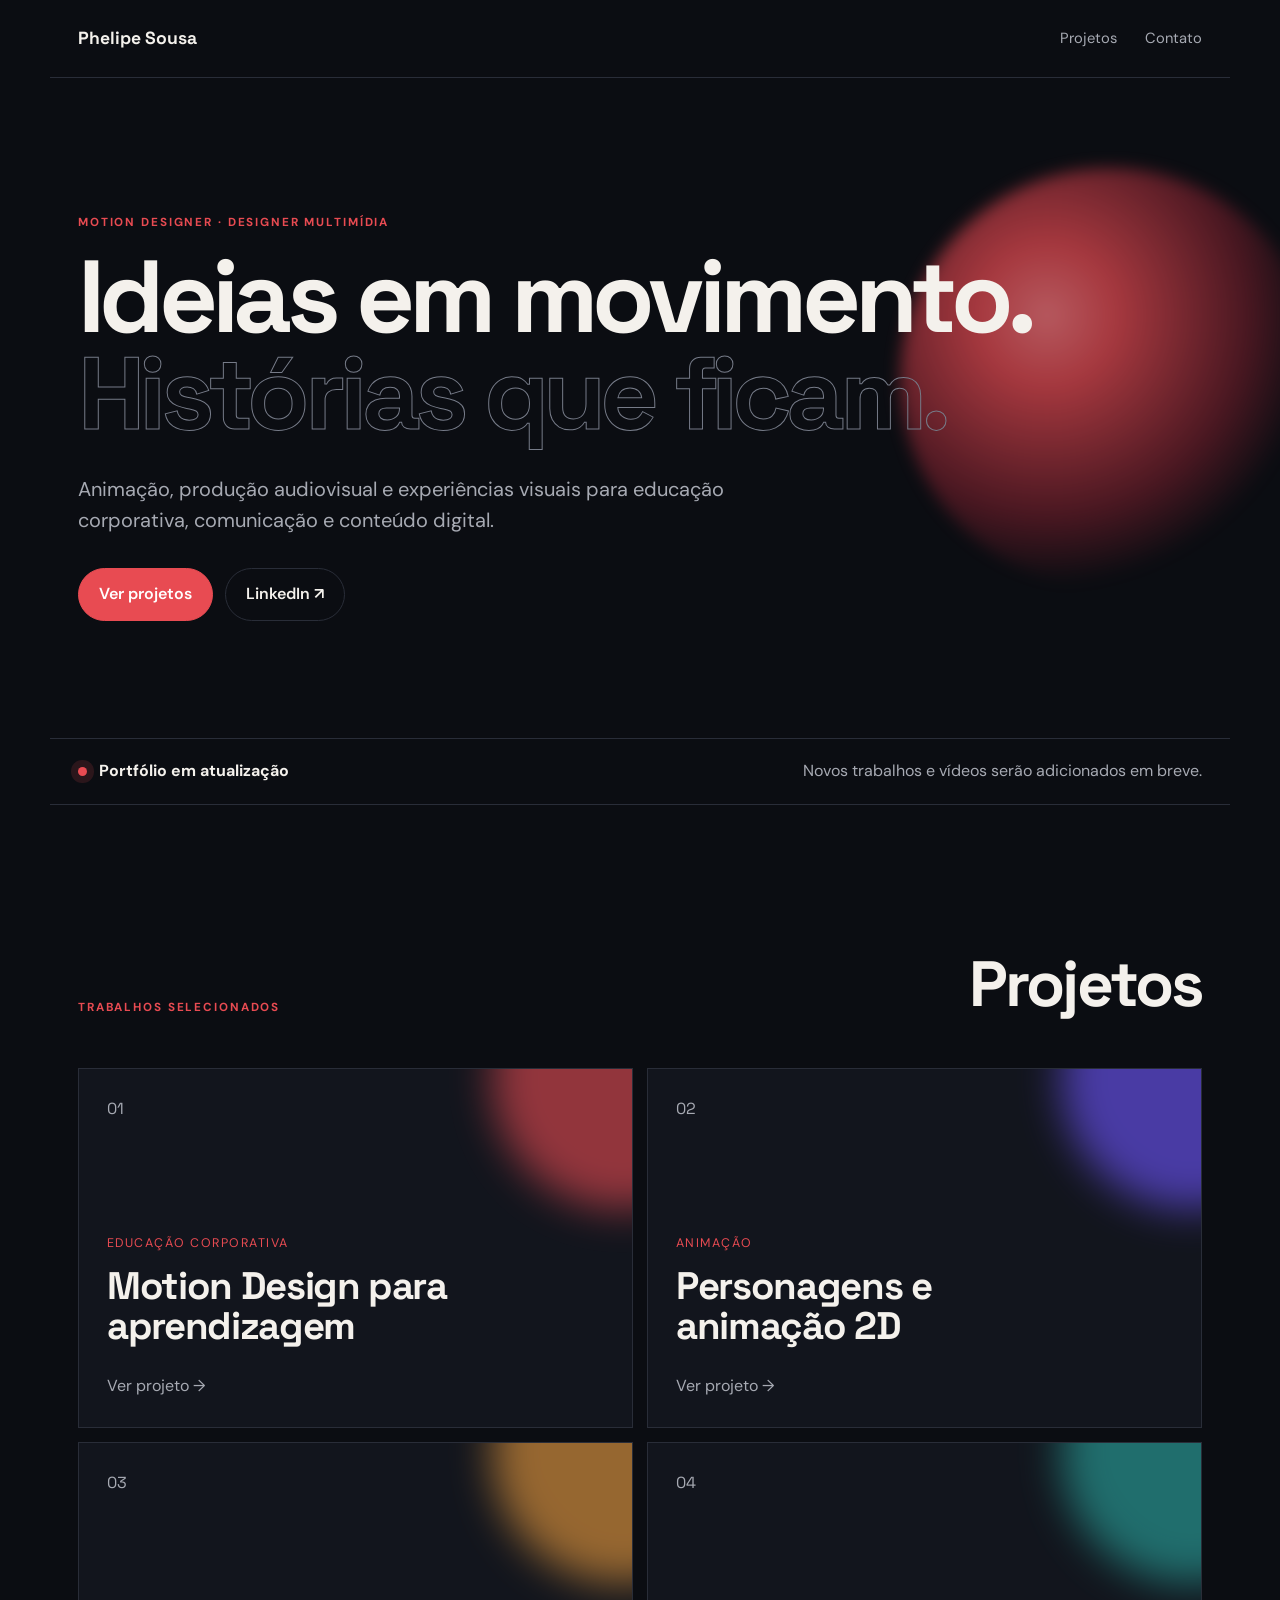
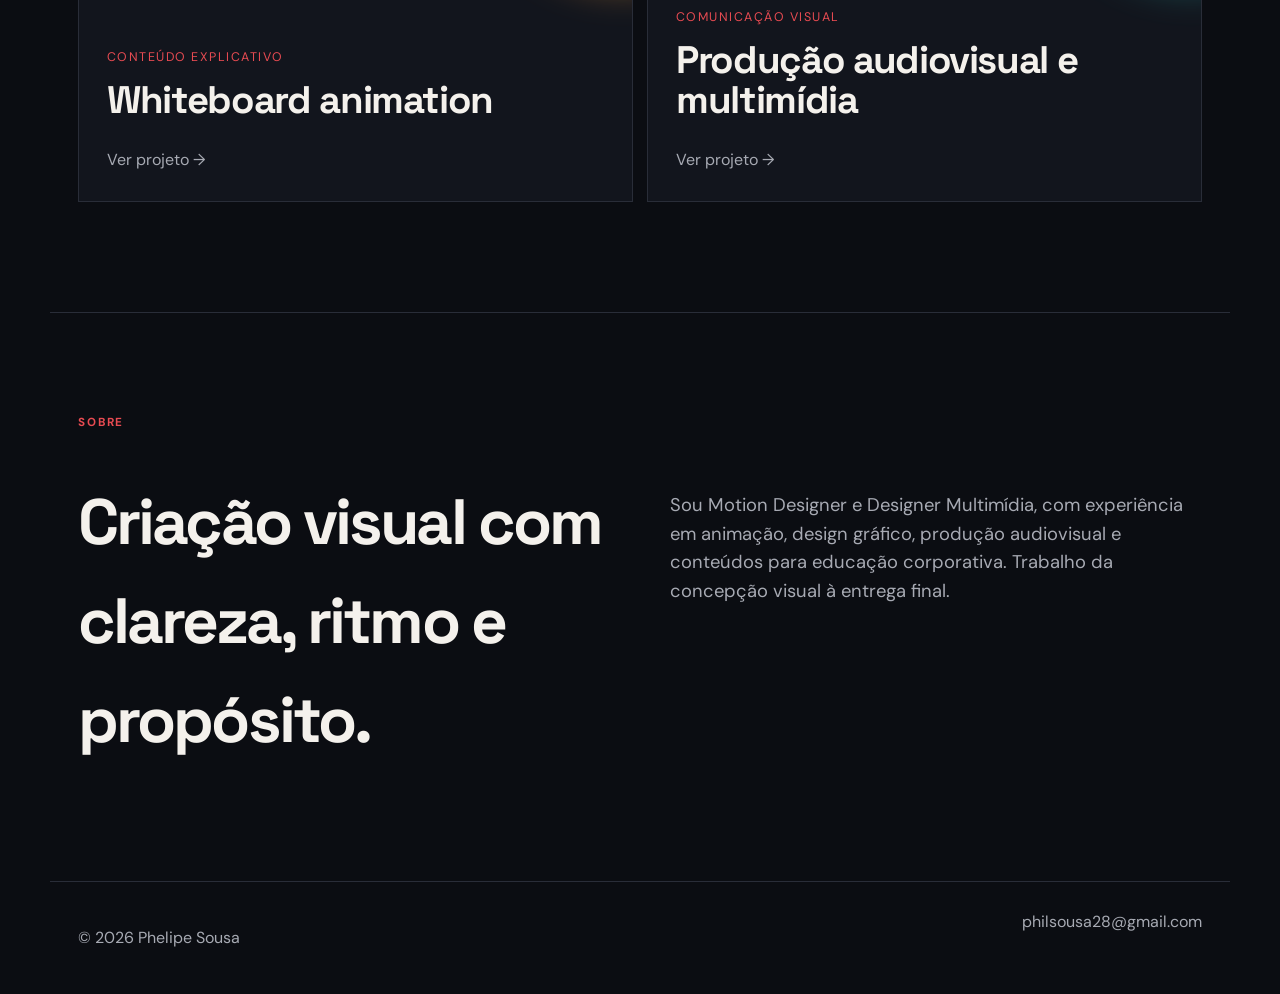
==== index.html @ c679e2ac "inicial" ====
<!doctype html><html lang="pt-BR"><head><meta charset="utf-8"><meta name="viewport" content="width=device-width,initial-scale=1"><meta name="description" content="Portfólio de Phelipe Sousa — Motion Designer e Designer Multimídia."><title>Phelipe Sousa — Portfólio</title><link rel="stylesheet" href="assets/style.css"></head><body>
<header class="nav"><a class="brand" href="index.html">Phelipe Sousa</a><nav><a href="#projetos">Projetos</a><a href="mailto:philsousa28@gmail.com">Contato</a></nav></header>
<main><section class="hero"><p class="eyebrow">Motion Designer · Designer Multimídia</p><h1>Ideias em movimento.<br><span>Histórias que ficam.</span></h1><p class="intro">Animação, produção audiovisual e experiências visuais para educação corporativa, comunicação e conteúdo digital.</p><div class="actions"><a class="button primary" href="#projetos">Ver projetos</a><a class="button" href="https://www.linkedin.com/in/philsousa/" target="_blank" rel="noreferrer">LinkedIn ↗</a></div><div class="orb" aria-hidden="true"></div></section>
<section class="notice"><span class="pulse"></span><strong>Portfólio em atualização</strong><p>Novos trabalhos e vídeos serão adicionados em breve.</p></section>
<section id="projetos" class="projects"><div class="section-head"><p class="eyebrow">Trabalhos selecionados</p><h2>Projetos</h2></div><div class="grid">
<a class="card c1" href="projeto-01.html"><span class="number">01</span><div><p>Educação corporativa</p><h3>Motion Design para aprendizagem</h3><span class="view">Ver projeto →</span></div></a>
<a class="card c2" href="projeto-02.html"><span class="number">02</span><div><p>Animação</p><h3>Personagens e animação 2D</h3><span class="view">Ver projeto →</span></div></a>
<a class="card c3" href="projeto-03.html"><span class="number">03</span><div><p>Conteúdo explicativo</p><h3>Whiteboard animation</h3><span class="view">Ver projeto →</span></div></a>
<a class="card c4" href="projeto-04.html"><span class="number">04</span><div><p>Comunicação visual</p><h3>Produção audiovisual e multimídia</h3><span class="view">Ver projeto →</span></div></a>
</div></section>
<section class="about"><p class="eyebrow">Sobre</p><h2>Criação visual com clareza, ritmo e propósito.</h2><p>Sou Motion Designer e Designer Multimídia, com experiência em animação, design gráfico, produção audiovisual e conteúdos para educação corporativa. Trabalho da concepção visual à entrega final.</p></section></main>
<footer><p>© 2026 Phelipe Sousa</p><a href="mailto:philsousa28@gmail.com">philsousa28@gmail.com</a></footer><script src="assets/site.js"></script></body></html>
---- assets/style.css ----
@import url('https://fonts.googleapis.com/css2?family=DM+Sans:wght@400;500;600;700&family=Space+Grotesk:wght@500;600;700&display=swap');
:root{--bg:#0b0d12;--panel:#12151d;--ink:#f4f1ec;--muted:#a7aab3;--accent:#e84b52;--line:#292d38;--max:1180px}*{box-sizing:border-box}html{scroll-behavior:smooth}body{margin:0;background:var(--bg);color:var(--ink);font-family:'DM Sans',Arial,sans-serif;line-height:1.55}a{color:inherit;text-decoration:none}.nav{height:78px;max-width:var(--max);margin:auto;padding:0 28px;display:flex;align-items:center;justify-content:space-between;border-bottom:1px solid var(--line)}.brand{font-family:'Space Grotesk',sans-serif;font-weight:700;font-size:1.1rem}.nav nav{display:flex;gap:28px;color:var(--muted);font-size:.92rem}.nav a:hover{color:var(--ink)}main{overflow:hidden}.hero{position:relative;max-width:var(--max);margin:auto;padding:110px 28px 92px;min-height:660px;display:flex;flex-direction:column;justify-content:center}.eyebrow{text-transform:uppercase;letter-spacing:.16em;font-size:.73rem;font-weight:700;color:var(--accent);margin:0 0 18px}.hero h1{font-family:'Space Grotesk',sans-serif;font-size:clamp(3.2rem,8vw,7rem);line-height:.94;letter-spacing:-.055em;margin:0;max-width:980px;position:relative;z-index:1}.hero h1 span{color:transparent;-webkit-text-stroke:1px #767b88}.intro{font-size:clamp(1rem,2vw,1.25rem);color:var(--muted);max-width:650px;margin:32px 0}.actions{display:flex;gap:12px;flex-wrap:wrap}.button{padding:13px 20px;border:1px solid var(--line);border-radius:999px;font-weight:600}.button.primary{background:var(--accent);border-color:var(--accent);color:#fff}.button:hover{transform:translateY(-2px)}.orb{position:absolute;width:420px;height:420px;right:-90px;top:90px;background:radial-gradient(circle at 35% 35%,#ff7a80 0,#e84b52 18%,#641c28 52%,transparent 70%);filter:blur(8px);opacity:.7;border-radius:50%;animation:float 8s ease-in-out infinite}.notice{max-width:var(--max);margin:0 auto 100px;padding:20px 28px;border-top:1px solid var(--line);border-bottom:1px solid var(--line);display:flex;align-items:center;gap:12px}.notice p{margin:0 0 0 auto;color:var(--muted)}.pulse{width:9px;height:9px;border-radius:50%;background:var(--accent);box-shadow:0 0 0 7px #e84b5225}.projects,.about{max-width:var(--max);margin:auto;padding:30px 28px 110px}.section-head{display:flex;align-items:end;justify-content:space-between;margin-bottom:34px}.section-head h2,.about h2{font-family:'Space Grotesk';font-size:clamp(2.4rem,5vw,4.5rem);letter-spacing:-.045em;margin:0}.grid{display:grid;grid-template-columns:1fr 1fr;gap:14px}.card{min-height:360px;padding:28px;border:1px solid var(--line);background:var(--panel);display:flex;flex-direction:column;justify-content:space-between;position:relative;overflow:hidden;transition:.35s ease}.card:after{content:"";position:absolute;width:260px;height:260px;border-radius:50%;right:-120px;top:-120px;background:var(--glow);filter:blur(20px);opacity:.6;transition:.35s}.card:hover{transform:translateY(-5px);border-color:#4c5262}.card:hover:after{transform:scale(1.18)}.c1{--glow:#e84b52}.c2{--glow:#6e55ff}.c3{--glow:#ef9e3e}.c4{--glow:#2aa9a2}.number{color:var(--muted);font-family:'Space Grotesk'}.card p{color:var(--accent);font-size:.78rem;text-transform:uppercase;letter-spacing:.12em}.card h3{font-family:'Space Grotesk';font-size:clamp(1.7rem,3vw,2.7rem);line-height:1.05;letter-spacing:-.035em;margin:8px 0 28px;max-width:430px}.view{color:var(--muted)}.about{display:grid;grid-template-columns:1fr 1fr;gap:60px;border-top:1px solid var(--line);padding-top:100px}.about .eyebrow{grid-column:1/-1;margin-bottom:-30px}.about p:last-child{font-size:1.15rem;color:var(--muted);max-width:520px}footer{max-width:var(--max);margin:auto;padding:28px;display:flex;justify-content:space-between;border-top:1px solid var(--line);color:var(--muted)}.project-main{max-width:var(--max);margin:auto;padding:80px 28px 120px}.back{color:var(--muted)}.project-hero{padding:70px 0 55px}.project-hero h1{font-family:'Space Grotesk';font-size:clamp(2.8rem,7vw,6rem);line-height:1;letter-spacing:-.05em;margin:0;max-width:950px}.project-meta{display:flex;gap:30px;color:var(--muted);margin-top:28px}.video-shell{aspect-ratio:16/9;background:linear-gradient(135deg,#171b25,#0e1016);border:1px solid var(--line);display:grid;place-items:center;text-align:center;padding:30px}.video-shell video{width:100%;height:100%;object-fit:contain}.placeholder-mark{width:62px;height:62px;border:1px solid #565d6d;border-radius:50%;display:grid;place-items:center;margin:0 auto 18px;color:var(--accent);font-size:1.3rem}.video-shell h2{font-family:'Space Grotesk';margin:0 0 8px}.video-shell p{color:var(--muted);margin:0}.project-copy{display:grid;grid-template-columns:1fr 1fr;gap:60px;padding:60px 0}.project-copy h2{font-family:'Space Grotesk';font-size:2rem;margin:0}.project-copy p{color:var(--muted);font-size:1.05rem;margin:0}@keyframes float{50%{transform:translate(-25px,20px) scale(1.05)}}@media(max-width:720px){.nav{height:68px}.nav nav{gap:14px}.hero{padding-top:75px;min-height:570px}.orb{width:300px;height:300px;opacity:.42}.notice{display:grid;grid-template-columns:auto 1fr}.notice p{grid-column:2;margin:0}.grid,.about,.project-copy{grid-template-columns:1fr}.card{min-height:280px}.about{gap:24px}.about .eyebrow{margin:0}.project-meta{flex-direction:column;gap:4px}footer{flex-direction:column;gap:8px}}@media(prefers-reduced-motion:reduce){*{scroll-behavior:auto!important;animation:none!important;transition:none!important}}
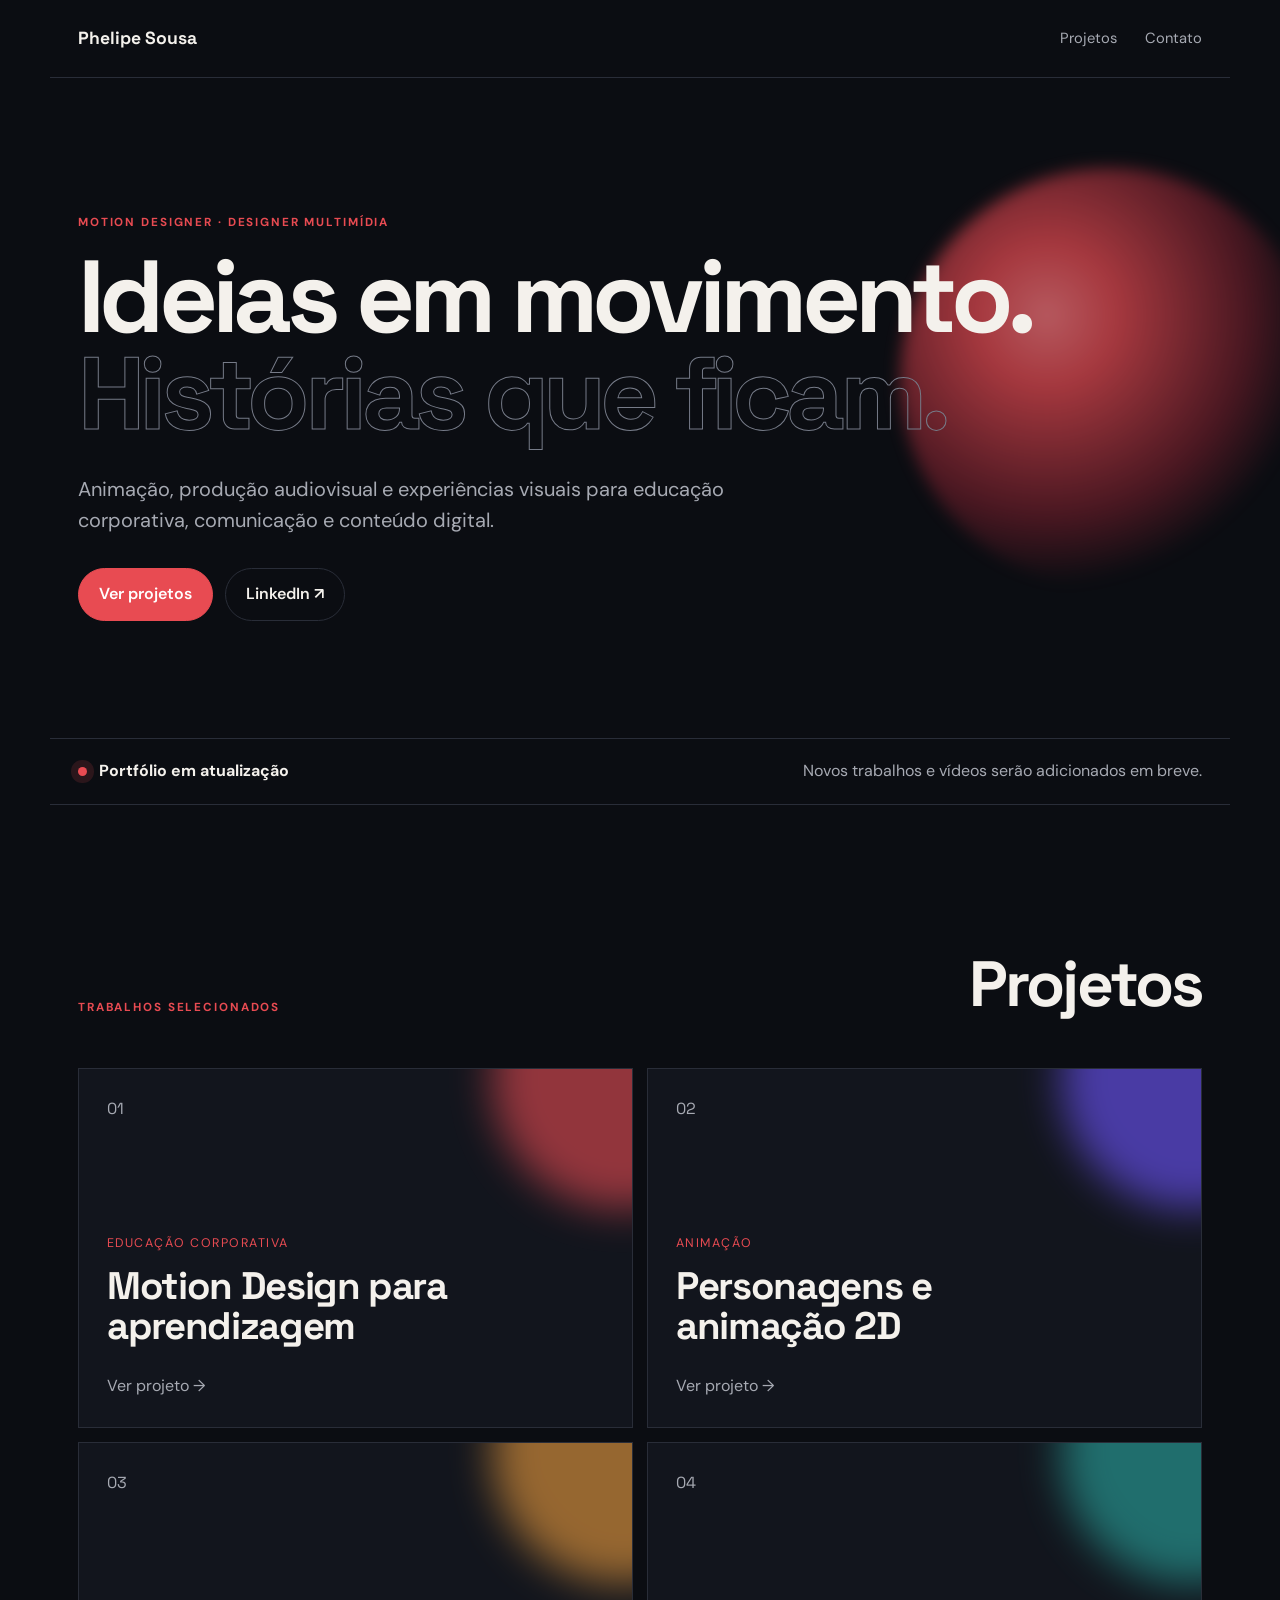
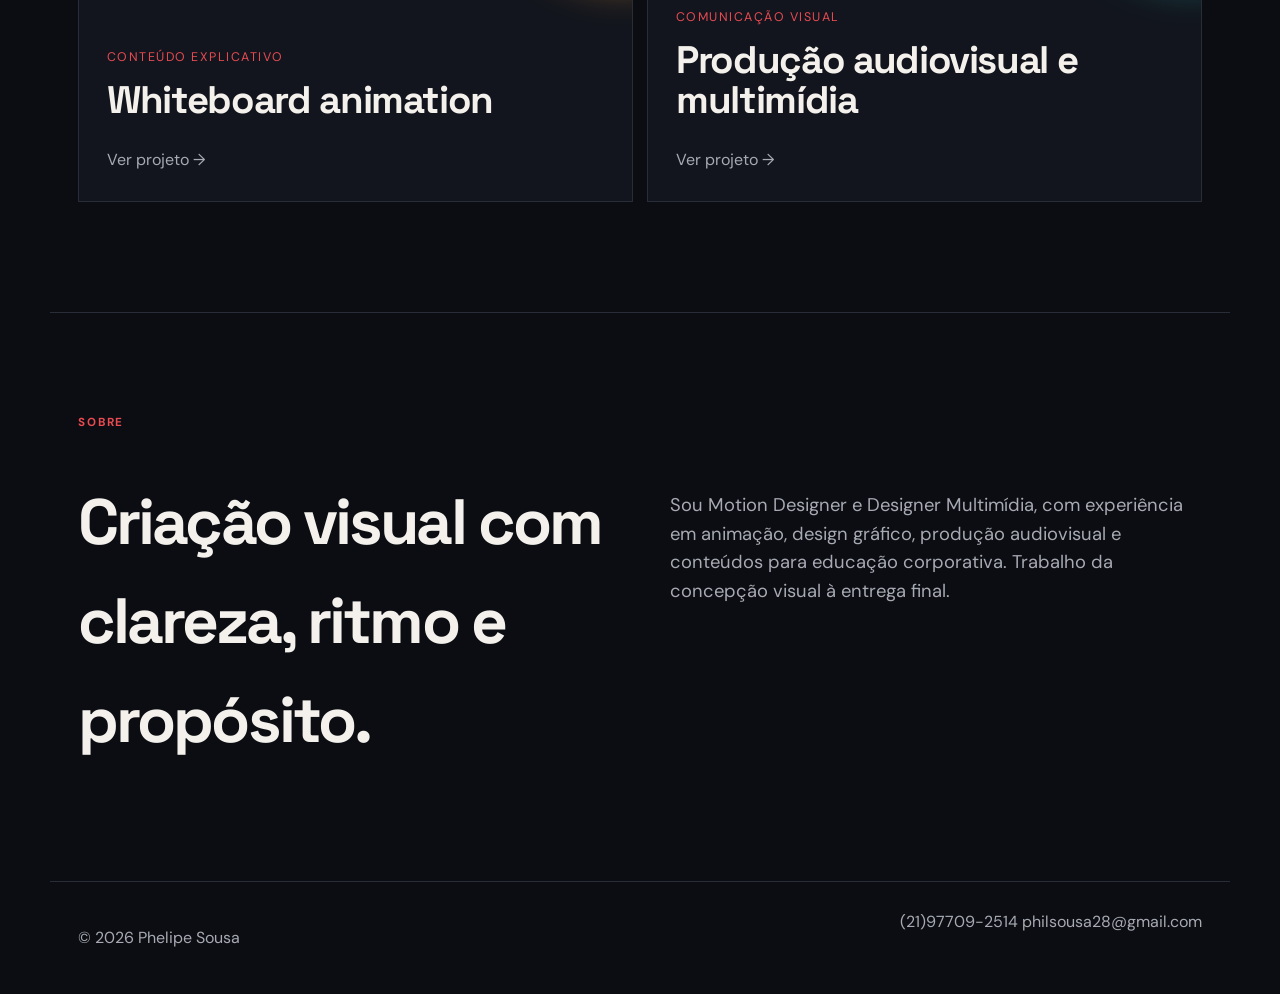
==== commit c1497638: "celular" ====
--- a/index.html
+++ b/index.html
@@ -9,4 +9,4 @@
 <a class="card c4" href="projeto-04.html"><span class="number">04</span><div><p>Comunicação visual</p><h3>Produção audiovisual e multimídia</h3><span class="view">Ver projeto →</span></div></a>
 </div></section>
 <section class="about"><p class="eyebrow">Sobre</p><h2>Criação visual com clareza, ritmo e propósito.</h2><p>Sou Motion Designer e Designer Multimídia, com experiência em animação, design gráfico, produção audiovisual e conteúdos para educação corporativa. Trabalho da concepção visual à entrega final.</p></section></main>
-<footer><p>© 2026 Phelipe Sousa</p><a href="mailto:philsousa28@gmail.com">philsousa28@gmail.com</a></footer><script src="assets/site.js"></script></body></html>
+<footer><p>© 2026 Phelipe Sousa</p><a href="mailto:philsousa28@gmail.com">(21)97709-2514 philsousa28@gmail.com</a></footer><script src="assets/site.js"></script></body></html>
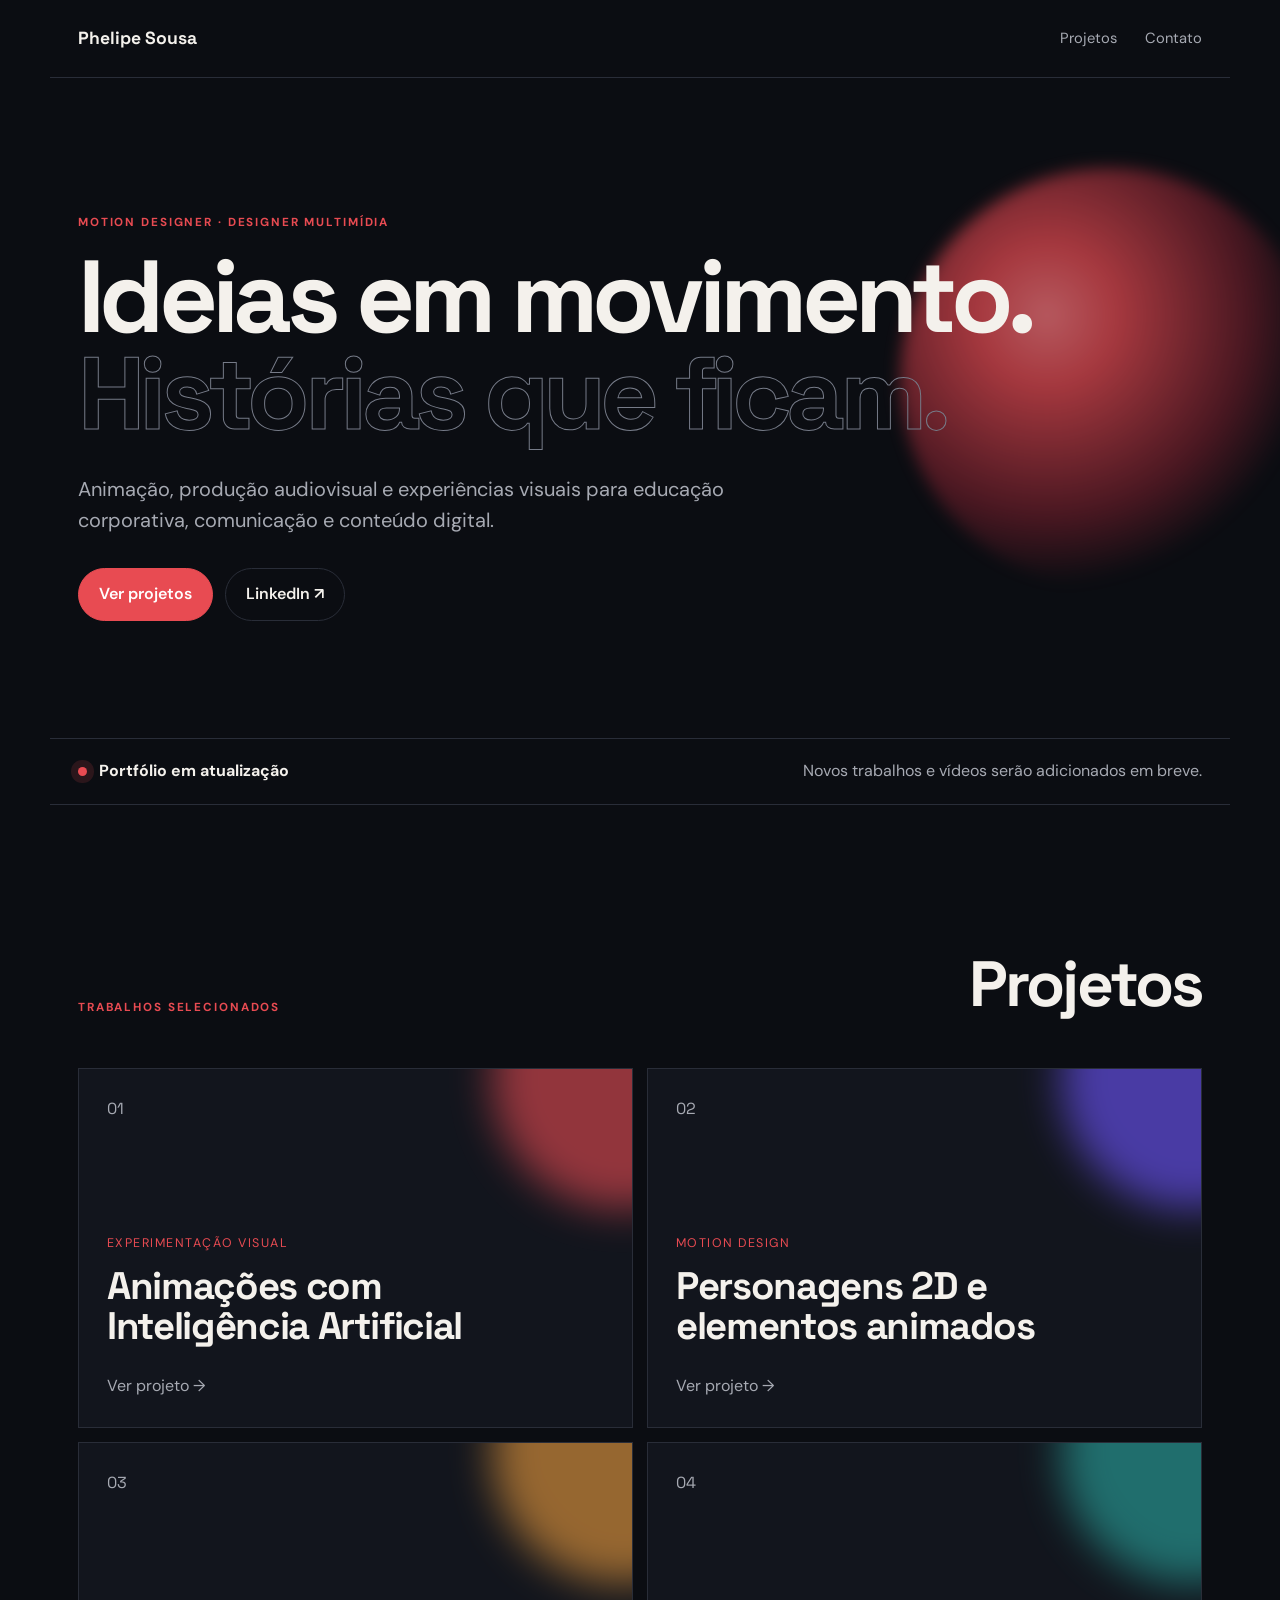
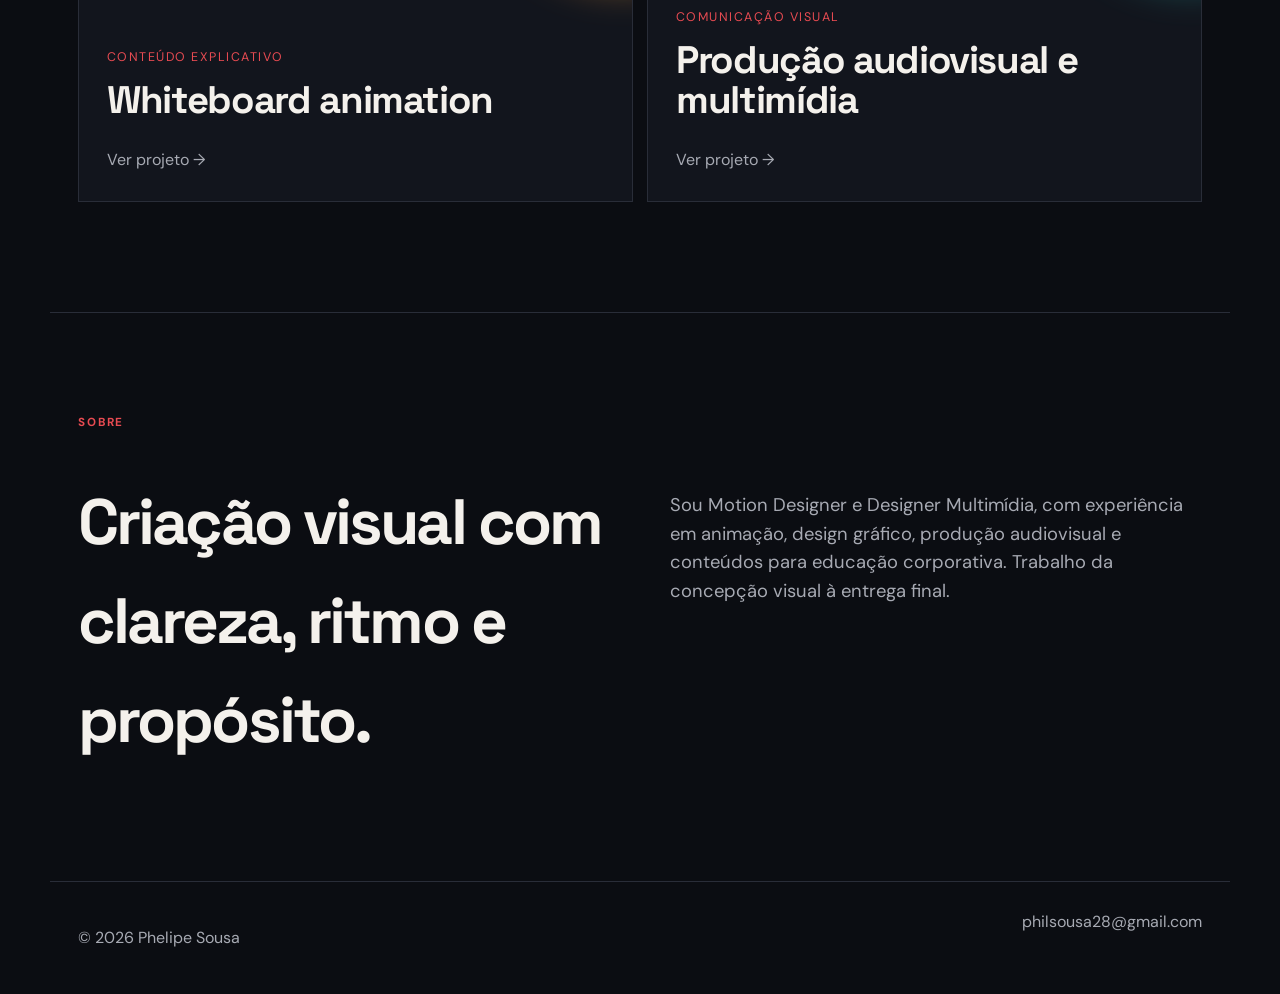
==== commit b95504b0: "Publica projetos e vídeos do portfólio" ====
--- a/index.html
+++ b/index.html
@@ -3,10 +3,10 @@
 <main><section class="hero"><p class="eyebrow">Motion Designer · Designer Multimídia</p><h1>Ideias em movimento.<br><span>Histórias que ficam.</span></h1><p class="intro">Animação, produção audiovisual e experiências visuais para educação corporativa, comunicação e conteúdo digital.</p><div class="actions"><a class="button primary" href="#projetos">Ver projetos</a><a class="button" href="https://www.linkedin.com/in/philsousa/" target="_blank" rel="noreferrer">LinkedIn ↗</a></div><div class="orb" aria-hidden="true"></div></section>
 <section class="notice"><span class="pulse"></span><strong>Portfólio em atualização</strong><p>Novos trabalhos e vídeos serão adicionados em breve.</p></section>
 <section id="projetos" class="projects"><div class="section-head"><p class="eyebrow">Trabalhos selecionados</p><h2>Projetos</h2></div><div class="grid">
-<a class="card c1" href="projeto-01.html"><span class="number">01</span><div><p>Educação corporativa</p><h3>Motion Design para aprendizagem</h3><span class="view">Ver projeto →</span></div></a>
-<a class="card c2" href="projeto-02.html"><span class="number">02</span><div><p>Animação</p><h3>Personagens e animação 2D</h3><span class="view">Ver projeto →</span></div></a>
+<a class="card c1" href="projeto-01.html"><span class="number">01</span><div><p>Experimentação visual</p><h3>Animações com Inteligência Artificial</h3><span class="view">Ver projeto →</span></div></a>
+<a class="card c2" href="projeto-02.html"><span class="number">02</span><div><p>Motion Design</p><h3>Personagens 2D e elementos animados</h3><span class="view">Ver projeto →</span></div></a>
 <a class="card c3" href="projeto-03.html"><span class="number">03</span><div><p>Conteúdo explicativo</p><h3>Whiteboard animation</h3><span class="view">Ver projeto →</span></div></a>
 <a class="card c4" href="projeto-04.html"><span class="number">04</span><div><p>Comunicação visual</p><h3>Produção audiovisual e multimídia</h3><span class="view">Ver projeto →</span></div></a>
 </div></section>
 <section class="about"><p class="eyebrow">Sobre</p><h2>Criação visual com clareza, ritmo e propósito.</h2><p>Sou Motion Designer e Designer Multimídia, com experiência em animação, design gráfico, produção audiovisual e conteúdos para educação corporativa. Trabalho da concepção visual à entrega final.</p></section></main>
-<footer><p>© 2026 Phelipe Sousa</p><a href="mailto:philsousa28@gmail.com">(21)97709-2514 philsousa28@gmail.com</a></footer><script src="assets/site.js"></script></body></html>
+<footer><p>© 2026 Phelipe Sousa</p><a href="mailto:philsousa28@gmail.com">philsousa28@gmail.com</a></footer><script src="assets/site.js"></script></body></html>
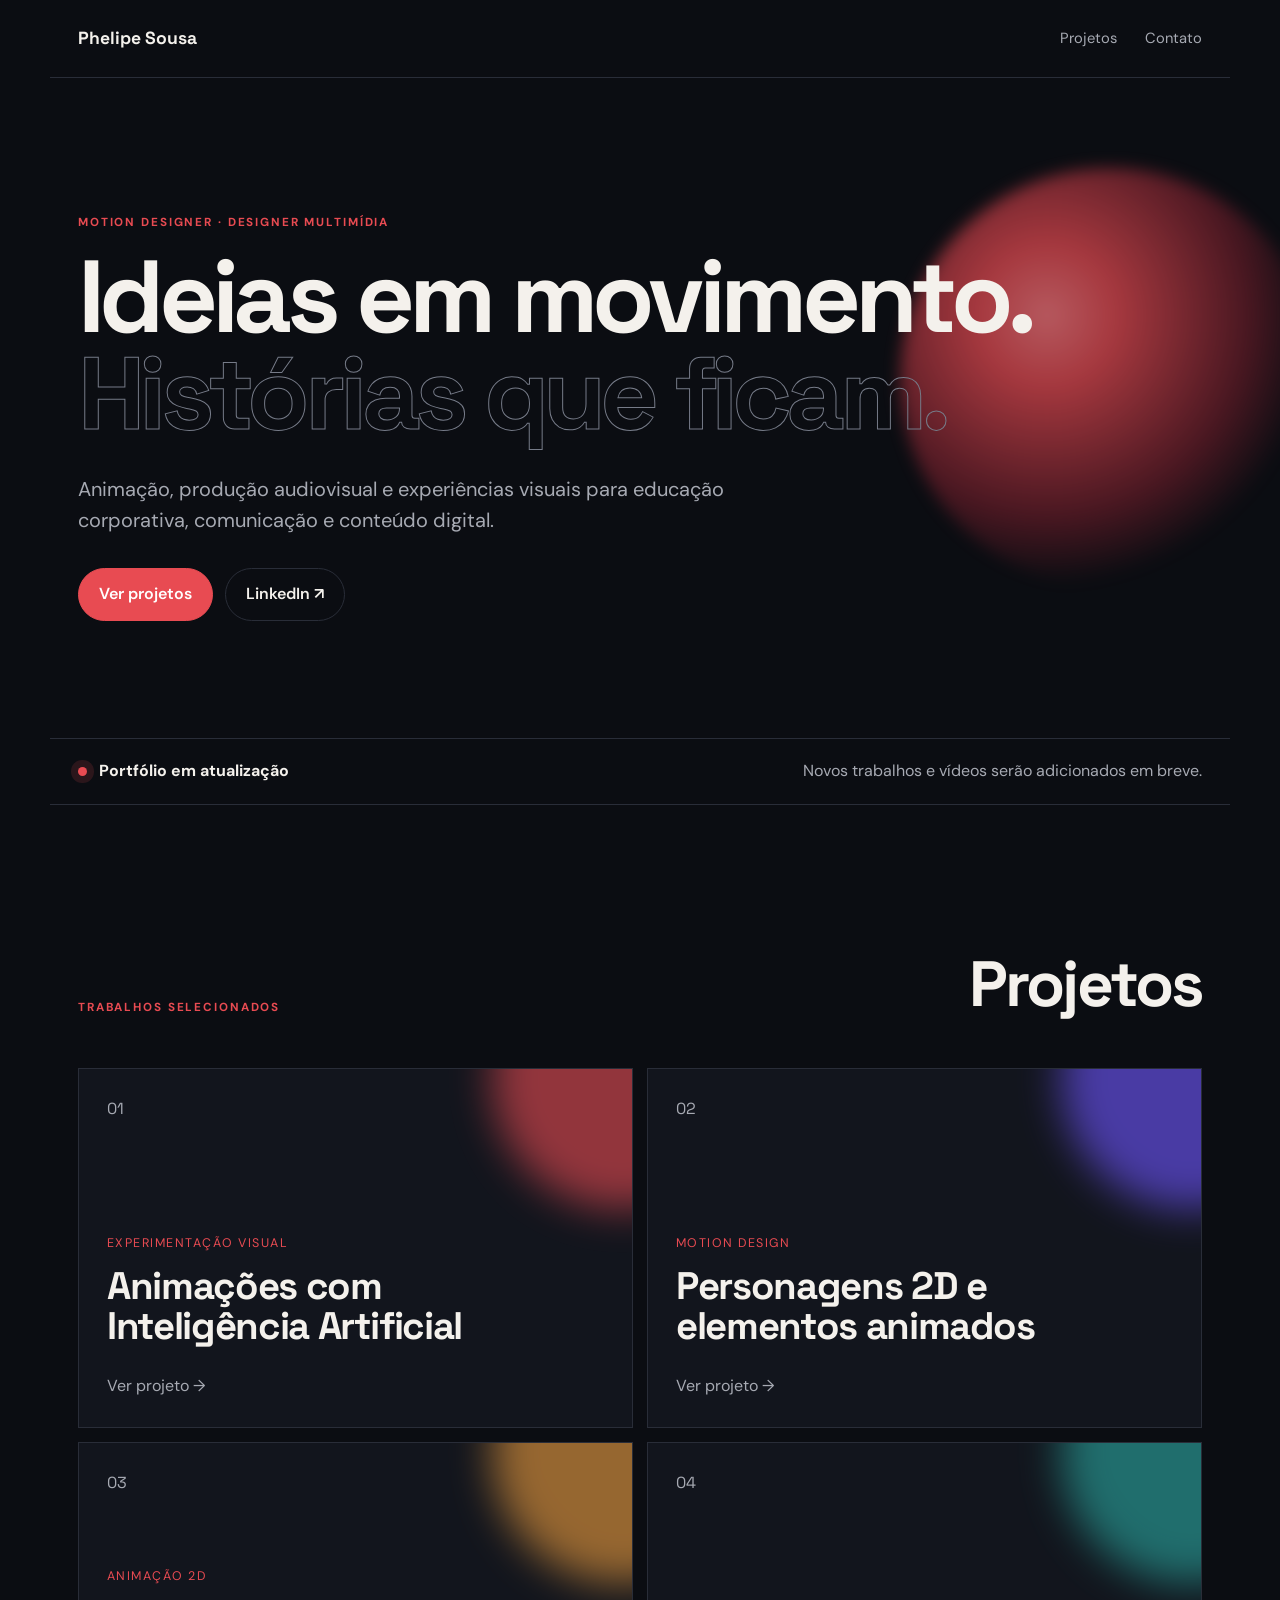
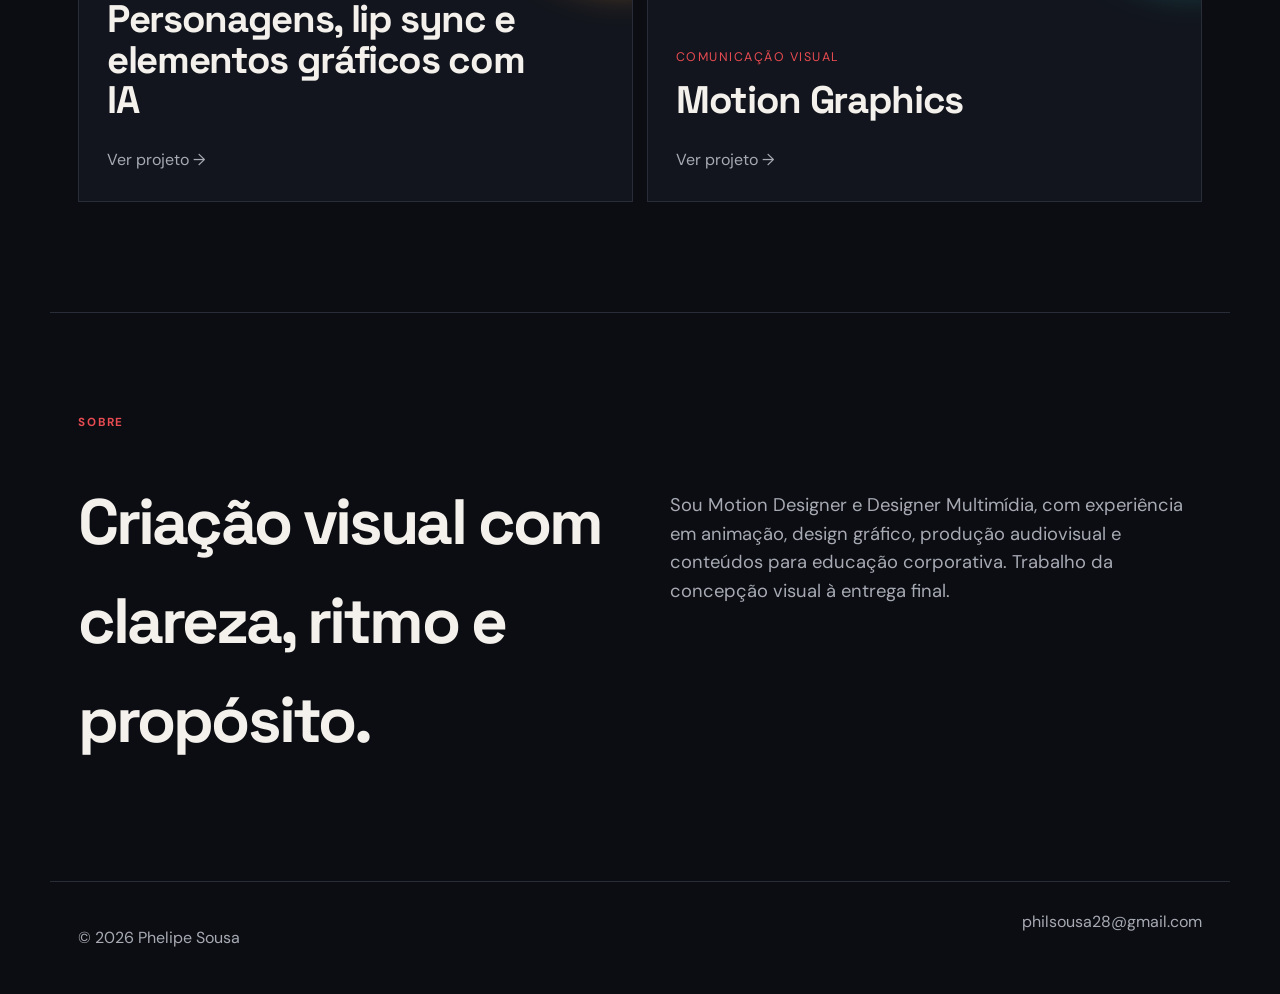
==== commit 56765b62: "Atualiza títulos dos projetos de animação" ====
--- a/index.html
+++ b/index.html
@@ -5,8 +5,8 @@
 <section id="projetos" class="projects"><div class="section-head"><p class="eyebrow">Trabalhos selecionados</p><h2>Projetos</h2></div><div class="grid">
 <a class="card c1" href="projeto-01.html"><span class="number">01</span><div><p>Experimentação visual</p><h3>Animações com Inteligência Artificial</h3><span class="view">Ver projeto →</span></div></a>
 <a class="card c2" href="projeto-02.html"><span class="number">02</span><div><p>Motion Design</p><h3>Personagens 2D e elementos animados</h3><span class="view">Ver projeto →</span></div></a>
-<a class="card c3" href="projeto-03.html"><span class="number">03</span><div><p>Conteúdo explicativo</p><h3>Whiteboard animation</h3><span class="view">Ver projeto →</span></div></a>
-<a class="card c4" href="projeto-04.html"><span class="number">04</span><div><p>Comunicação visual</p><h3>Produção audiovisual e multimídia</h3><span class="view">Ver projeto →</span></div></a>
+<a class="card c3" href="projeto-03.html"><span class="number">03</span><div><p>Animação 2D</p><h3>Personagens, lip sync e elementos gráficos com IA</h3><span class="view">Ver projeto →</span></div></a>
+<a class="card c4" href="projeto-04.html"><span class="number">04</span><div><p>Comunicação visual</p><h3>Motion Graphics</h3><span class="view">Ver projeto →</span></div></a>
 </div></section>
 <section class="about"><p class="eyebrow">Sobre</p><h2>Criação visual com clareza, ritmo e propósito.</h2><p>Sou Motion Designer e Designer Multimídia, com experiência em animação, design gráfico, produção audiovisual e conteúdos para educação corporativa. Trabalho da concepção visual à entrega final.</p></section></main>
 <footer><p>© 2026 Phelipe Sousa</p><a href="mailto:philsousa28@gmail.com">philsousa28@gmail.com</a></footer><script src="assets/site.js"></script></body></html>
